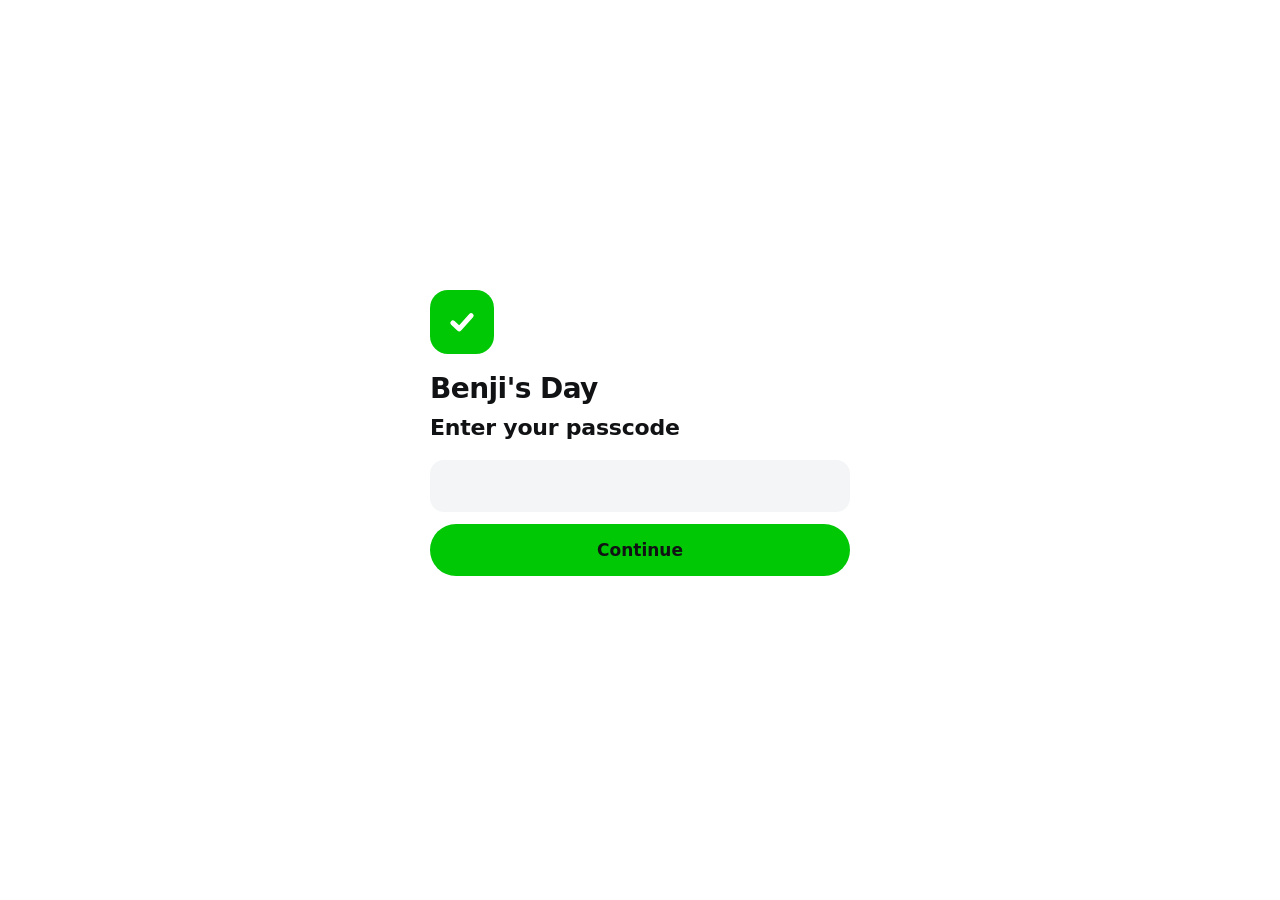
==== app/index.html @ 18c6572b "Add Benji's Day as an installable app under app/ A light, dependency-free PWA with the to-do, inbox," ====
<!DOCTYPE html>
<html lang="en">
<head>
  <meta charset="utf-8">
  <meta name="viewport" content="width=device-width, initial-scale=1, viewport-fit=cover">
  <meta name="color-scheme" content="light">
  <meta name="supported-color-schemes" content="light">
  <meta name="theme-color" content="#ffffff">
  <meta name="apple-mobile-web-app-capable" content="yes">
  <meta name="mobile-web-app-capable" content="yes">
  <meta name="apple-mobile-web-app-status-bar-style" content="default">
  <meta name="apple-mobile-web-app-title" content="Benji's Day">
  <meta name="referrer" content="no-referrer">
  <title>Benji's Day</title>
  <link rel="manifest" href="manifest.webmanifest">
  <link rel="apple-touch-icon" href="icon-180.png">
  <link rel="icon" href="icon-192.png" type="image/png">
  <link rel="stylesheet" href="styles.css">
  <style>
    html, body { background: #ffffff; color: #111214; color-scheme: light; }
  </style>
  <script>
    (function () {
      var path = location.pathname;
      if (path.charAt(path.length - 1) !== "/" && !/\.[A-Za-z0-9]+$/.test(path)) {
        location.replace(path + "/" + location.search + location.hash);
        return;
      }
      if (/[?&]demo=1(?:&|$)/.test(location.search)) document.documentElement.classList.add("demo-boot");
    })();
  </script>
</head>
<body>
  <main id="gate" class="gate">
    <div class="gate-card">
      <div class="mark" aria-hidden="true">
        <svg width="32" height="32" viewBox="0 0 14 14">
          <path d="M3 7.4 L5.8 10 L11 4.2" fill="none" stroke="#ffffff" stroke-width="2.2" stroke-linecap="round" stroke-linejoin="round"></path>
        </svg>
      </div>
      <h1>Benji's Day</h1>
      <p class="prompt" id="prompt">Enter your passcode</p>
      <form id="gate-form">
        <input id="pass" name="passcode" type="password" autocomplete="current-password" autocapitalize="off" autocorrect="off" spellcheck="false" enterkeyhint="go" aria-label="Passcode">
        <button type="submit" class="unlock" id="unlock">Continue</button>
        <p class="gate-error" id="gate-error" role="alert"></p>
      </form>
    </div>
  </main>

  <div id="main" class="app" hidden>
    <div class="wrap">
      <div class="title-row">
        <h1>Benji's Day</h1>
        <button type="button" class="settings-btn" id="settings-btn" aria-label="Settings">
          <svg width="22" height="22" viewBox="0 0 22 22" aria-hidden="true">
            <circle cx="11" cy="5" r="1.6" fill="#6B7076"></circle>
            <circle cx="11" cy="11" r="1.6" fill="#6B7076"></circle>
            <circle cx="11" cy="17" r="1.6" fill="#6B7076"></circle>
          </svg>
        </button>
      </div>
      <p id="demo-note" class="demo-note" hidden>Sample data on this device. Nothing is sent.</p>
      <section id="hero" class="hero" aria-label="Today"></section>
      <nav id="tabs" class="tabs" aria-label="Sections"></nav>
      <div id="panel" class="panel"></div>
    </div>
  </div>

  <div id="cheer" hidden></div>

  <div id="sheet" class="sheet-root" hidden>
    <div class="backdrop" id="sheet-backdrop"></div>
    <div class="sheet" role="dialog" aria-modal="true" aria-labelledby="sheet-title">
      <div class="handle" aria-hidden="true"></div>
      <h2 id="sheet-title">Settings</h2>
      <p class="sync" id="sync-note"></p>
      <button type="button" class="unlock" id="lock-btn">Lock</button>
      <button type="button" class="press gray" id="sheet-close">Close</button>
    </div>
  </div>

  <noscript>Benji's Day needs JavaScript to unlock and show the day.</noscript>
  <script src="crypto.js"></script>
  <script src="links.js"></script>
  <script src="app.js"></script>
</body>
</html>
---- app/styles.css ----
:root {
  color-scheme: light;
  --bg: #ffffff;
  --fill: #f4f5f6;
  --line: #ecedef;
  --ink: #111214;
  --sub: #6b7076;
  --faint: #a2a7ad;
  --ring: #c9cdd2;
  --green: #00c805;
  --green-2: #7be07f;
  --red: #e8402b;
  --ease: cubic-bezier(0.2, 0.8, 0.2, 1);
  --spring: cubic-bezier(0.3, 1.35, 0.5, 1);
}

* { box-sizing: border-box; }

html, body {
  margin: 0;
  background: var(--bg);
  color: var(--ink);
  color-scheme: light;
  font-family: -apple-system, BlinkMacSystemFont, "SF Pro Text", "Segoe UI", system-ui, sans-serif;
  -webkit-font-smoothing: antialiased;
  text-rendering: optimizeLegibility;
}

body {
  min-height: 100vh;
  min-height: 100dvh;
}

[hidden] { display: none !important; }

html.demo-boot #gate { display: none; }

button, a, .tabs, .sheet, .group-head, .todo-main, .check {
  -webkit-tap-highlight-color: transparent;
  -webkit-user-select: none;
  user-select: none;
  touch-action: manipulation;
}

button, a { font: inherit; color: inherit; }

button {
  border: 0;
  background: none;
  padding: 0;
  margin: 0;
  text-align: left;
  cursor: pointer;
}

a { text-decoration: none; }

:focus { outline: none; }
:focus-visible {
  outline: 2px solid var(--green);
  outline-offset: 2px;
}

input, .hint, .section-copy, .detail, .note, .sub, .meta {
  -webkit-user-select: text;
  user-select: text;
}

.num { font-variant-numeric: tabular-nums; }

.app {
  width: 100%;
  min-height: 100vh;
  min-height: 100dvh;
  background: var(--bg);
  color: var(--ink);
  padding:
    calc(env(safe-area-inset-top, 0px) + 14px)
    calc(env(safe-area-inset-right, 0px) + 20px)
    calc(env(safe-area-inset-bottom, 0px) + 48px)
    calc(env(safe-area-inset-left, 0px) + 20px);
}

.wrap { max-width: 700px; margin: 0 auto; }

.title-row {
  display: flex;
  align-items: center;
  gap: 12px;
  margin-bottom: 6px;
}

h1 {
  margin: 0;
  flex: 1;
  font-size: 28px;
  line-height: 34px;
  font-weight: 700;
  letter-spacing: -0.02em;
}

.settings-btn {
  width: 44px;
  height: 44px;
  border-radius: 22px;
  display: flex;
  align-items: center;
  justify-content: center;
  flex-shrink: 0;
  color: var(--sub);
}

.settings-btn:active { transform: scale(0.97); opacity: 0.8; }

.demo-note {
  margin: -2px 0 8px;
  font-size: 13px;
  line-height: 18px;
  color: var(--faint);
}

.hero { padding: 8px 0 22px; animation: rhIn 360ms ease-out both; }

.greet { font-size: 17px; line-height: 22px; color: var(--sub); }

.hero-line {
  display: flex;
  align-items: baseline;
  gap: 10px;
  flex-wrap: wrap;
  margin-top: 4px;
}

.hero-num {
  font-size: 60px;
  line-height: 66px;
  font-weight: 650;
  letter-spacing: -0.035em;
  color: var(--ink);
}

.hero-unit { font-size: 17px; color: var(--ink); }

.hero-pct {
  margin-top: 2px;
  font-size: 15px;
  line-height: 20px;
  color: var(--green);
  font-weight: 600;
}

.hero .bar { margin-top: 14px; }

.stats {
  display: flex;
  flex-wrap: wrap;
  gap: 10px;
  margin-top: 18px;
}

.stat {
  flex: 1 1 90px;
  min-height: 44px;
  padding: 12px 14px;
  border-radius: 14px;
  background: var(--fill);
}

.stat:active { transform: scale(0.97); opacity: 0.85; }

.stat b {
  display: block;
  font-size: 18px;
  line-height: 22px;
  font-weight: 650;
}

.stat span {
  display: block;
  margin-top: 2px;
  font-size: 13px;
  line-height: 17px;
  color: var(--sub);
}

.updated {
  margin-top: 14px;
  font-size: 13px;
  color: var(--faint);
}

.tabs {
  position: sticky;
  top: env(safe-area-inset-top, 0px);
  z-index: 5;
  background: var(--bg);
  margin: 0 -20px;
  padding: 0 20px;
}

.tabs::before {
  content: "";
  position: absolute;
  left: 0;
  right: 0;
  bottom: 100%;
  height: env(safe-area-inset-top, 0px);
  background: var(--bg);
}

.tabbar {
  position: relative;
  display: flex;
  border-bottom: 1px solid var(--line);
}

.tab {
  flex: 1;
  min-height: 48px;
  display: flex;
  align-items: center;
  justify-content: center;
  gap: 6px;
  font-size: 15px;
  font-weight: 500;
  color: var(--sub);
}

.tab[aria-selected="true"] {
  font-weight: 650;
  color: var(--ink);
}

.tab .count {
  font-size: 13px;
  font-weight: 500;
  color: var(--faint);
}

.tab[aria-selected="true"] .count { color: var(--green); }

.tab:active { transform: scale(0.95); }

.indicator {
  position: absolute;
  bottom: -1px;
  width: 33.3333%;
  height: 2px;
  display: flex;
  justify-content: center;
  pointer-events: none;
  transition: left 320ms var(--ease);
}

.indicator i {
  display: block;
  width: 44px;
  height: 2px;
  border-radius: 1px;
  background: var(--green);
}

.panel.rise { animation: rhIn 260ms ease-out both; }

.section-head {
  display: flex;
  align-items: baseline;
  gap: 12px;
  margin: 34px 0 6px;
}

.section-head h2 {
  flex: 1;
  margin: 0;
  font-size: 22px;
  line-height: 28px;
  font-weight: 650;
  letter-spacing: -0.01em;
}

.section-right {
  font-size: 15px;
  color: var(--sub);
}

.hint, .section-copy {
  margin: 0;
  font-size: 14px;
  line-height: 19px;
  color: var(--sub);
}

.slot {
  display: flex;
  align-items: center;
  gap: 12px;
  min-height: 52px;
}

.slot.past { opacity: 0.45; transition: opacity 300ms var(--ease); }

.slot-time {
  width: 64px;
  flex-shrink: 0;
  color: var(--sub);
}

.slot.hi .slot-time { color: var(--ink); }

.slot-time b { font-size: 16px; font-weight: 500; }
.slot.hi .slot-time b { font-weight: 650; }
.slot-time span { font-size: 12px; margin-left: 3px; }

.slot-title { font-size: 16px; line-height: 21px; font-weight: 400; }
.slot.hi .slot-title { font-weight: 600; }
.slot-range { font-size: 13px; color: var(--faint); }

.badge {
  display: inline-flex;
  align-items: center;
  gap: 6px;
  font-size: 13px;
  font-weight: 600;
  color: var(--green);
  white-space: nowrap;
}

.dot {
  width: 7px;
  height: 7px;
  border-radius: 4px;
  background: var(--green);
}

.dot.live { animation: rhLive 1.6s ease-in-out infinite; }

.hair { height: 1px; background: var(--line); }
.hair.indent { margin-left: 44px; }
.hair.inbox { margin-left: 54px; }

.group { margin-top: 26px; animation: rhIn 360ms ease-out both; }

.group-head {
  width: 100%;
  padding: 6px 0 10px;
}

.group-head:active { transform: scale(0.99); }

.group-top {
  display: flex;
  align-items: center;
  gap: 10px;
}

.group-name {
  flex: 1;
  min-width: 0;
  font-size: 19px;
  line-height: 24px;
  font-weight: 650;
}

.all-done { font-size: 13px; font-weight: 600; color: var(--green); }

.group-count { font-size: 14px; color: var(--sub); }

.group-bar { display: block; margin-top: 8px; }

.chev {
  flex-shrink: 0;
  transition: transform 220ms var(--ease);
}

.chev.open { transform: rotate(90deg); }

.todo-line {
  display: flex;
  align-items: stretch;
}

.check {
  min-width: 44px;
  min-height: 56px;
  padding: 8px 14px 8px 0;
  display: flex;
  align-items: center;
  justify-content: flex-start;
  flex-shrink: 0;
}

.check:active { transform: scale(0.88); }

.check-slot { position: relative; display: flex; }

.circle {
  width: 26px;
  height: 26px;
  border-radius: 13px;
  box-sizing: border-box;
  display: flex;
  align-items: center;
  justify-content: center;
  border: 1.6px solid var(--ring);
  background: transparent;
  transition: background 160ms var(--ease);
}

.circle.on {
  border: none;
  background: var(--green);
}

.circle.pop { animation: rhPop 300ms var(--spring); }

.todo-main {
  flex: 1;
  min-width: 0;
  min-height: 56px;
  display: flex;
  align-items: center;
  gap: 10px;
  padding: 14px 0;
}

.todo-main:active { transform: scale(0.99); }

.todo-copy { flex: 1; min-width: 0; display: block; }

.todo-text {
  display: block;
  font-size: 16px;
  line-height: 22px;
  font-weight: 400;
  transition: color 200ms var(--ease);
}

.todo.is-done .todo-text {
  color: var(--faint);
  text-decoration: line-through;
  text-decoration-color: var(--faint);
}

.todo-meta {
  display: flex;
  align-items: center;
  flex-wrap: wrap;
  gap: 8px;
  margin-top: 3px;
  font-size: 13px;
  line-height: 18px;
  color: var(--sub);
}

.wait { font-weight: 600; color: var(--ink); }
.todo.is-done .wait { color: var(--faint); }

.src-row { padding: 0 0 16px 44px; animation: rhIn 200ms ease-out both; }

.pill {
  display: inline-flex;
  align-items: center;
  justify-content: center;
  gap: 6px;
  min-height: 44px;
  padding: 0 18px;
  border-radius: 999px;
  background: var(--green);
  color: var(--ink);
  font-size: 15px;
  font-weight: 600;
  text-align: center;
}

.pill:active, .press:active { transform: scale(0.97); opacity: 0.85; }

.pill.gray, .press.gray { background: var(--fill); }

.pill.grow, .press.grow { flex: 2 1 150px; }
.press.small { flex: 1 1 90px; }

.done-toggle {
  width: 100%;
  min-height: 48px;
  display: flex;
  align-items: center;
  gap: 10px;
}

.done-toggle span { flex: 1; font-size: 15px; color: var(--sub); }
.done-toggle:active { transform: scale(0.98); }

.actions {
  display: flex;
  flex-wrap: wrap;
  gap: 10px;
}

.press {
  min-height: 44px;
  display: flex;
  align-items: center;
  justify-content: center;
  gap: 6px;
  padding: 0 16px;
  border-radius: 999px;
  background: var(--fill);
  font-size: 15px;
  font-weight: 600;
}

.burst, .burst i, .ring {
  position: absolute;
  pointer-events: none;
}

.burst { left: 13px; top: 13px; width: 0; height: 0; }

.ring {
  left: -13px;
  top: -13px;
  width: 26px;
  height: 26px;
  border-radius: 13px;
  border: 2px solid var(--green);
  box-sizing: border-box;
  animation: rhRing 480ms ease-out forwards;
}

.burst i {
  left: -2.5px;
  top: -2.5px;
  width: 5px;
  height: 5px;
  border-radius: 3px;
  animation: rhDot 520ms ease-out forwards;
}

.inbox-hero { margin-top: 26px; }

.big {
  font-size: 48px;
  line-height: 54px;
  font-weight: 650;
  letter-spacing: -0.03em;
}

.big-row {
  display: flex;
  align-items: baseline;
  gap: 10px;
  flex-wrap: wrap;
}

.big-row .unit { font-size: 17px; }

.money-hero .label { font-size: 15px; color: var(--sub); }
.money-hero .big { line-height: 56px; margin-top: 2px; }
.money-hero .period { font-size: 15px; color: var(--sub); margin-top: 2px; }

.subline { font-size: 15px; color: var(--sub); margin-top: 2px; }

.person {
  width: 100%;
  display: flex;
  align-items: flex-start;
  gap: 14px;
  padding: 14px 0;
  min-height: 56px;
}

.person:active { transform: scale(0.99); }

.avatar {
  width: 40px;
  height: 40px;
  border-radius: 20px;
  flex-shrink: 0;
  display: flex;
  align-items: center;
  justify-content: center;
  background: var(--fill);
  font-size: 16px;
  font-weight: 600;
}

.person-copy { flex: 1; min-width: 0; display: block; }

.person-top {
  display: flex;
  align-items: baseline;
  gap: 8px;
}

.person-name {
  flex: 1;
  min-width: 0;
  font-size: 16px;
  line-height: 21px;
  font-weight: 600;
  overflow: hidden;
  text-overflow: ellipsis;
  white-space: nowrap;
}

.when { font-size: 13px; color: var(--faint); white-space: nowrap; }

.lead { display: block; margin-top: 1px; font-size: 13px; line-height: 18px; color: var(--sub); }

.what {
  display: -webkit-box;
  -webkit-line-clamp: 2;
  -webkit-box-orient: vertical;
  overflow: hidden;
  margin-top: 4px;
  font-size: 15px;
  line-height: 20px;
}

.person.open .what {
  display: block;
  -webkit-line-clamp: unset;
}

.expand { padding: 0 0 16px 54px; animation: rhIn 220ms ease-out both; }

.next-k { font-size: 13px; color: var(--sub); }
.next-v { margin-top: 2px; font-size: 15px; line-height: 20px; font-weight: 600; }
.expand .next { margin-bottom: 14px; }

.block { margin-top: 26px; border-top: 1px solid var(--line); }

.block-row, .show-again {
  width: 100%;
  min-height: 50px;
  display: flex;
  align-items: center;
  gap: 12px;
}

.block-row:active, .show-again:active { transform: scale(0.99); }

.block-row .label, .show-again .label { flex: 1; font-size: 16px; }
.show-again .go { font-size: 15px; font-weight: 600; color: var(--green); }
.show-again { border-top: 1px solid var(--line); }

.skipped-detail {
  padding: 0 0 14px;
  font-size: 14px;
  line-height: 20px;
  color: var(--sub);
  animation: rhIn 220ms ease-out both;
}

.account { padding: 10px 0; }

.account-top {
  display: flex;
  align-items: baseline;
  gap: 10px;
  margin-bottom: 7px;
}

.account-top span { flex: 1; min-width: 0; font-size: 15px; }
.account-top b { font-size: 15px; font-weight: 600; }

.date-h {
  font-size: 13px;
  font-weight: 600;
  color: var(--sub);
  padding: 8px 0 4px;
}

.tx {
  width: 100%;
  min-height: 56px;
  display: flex;
  align-items: center;
  gap: 12px;
  padding: 8px 0;
}

.tx:active { transform: scale(0.99); }

.tx-copy { flex: 1; min-width: 0; display: block; }

.tx-title {
  display: block;
  font-size: 16px;
  line-height: 21px;
  overflow: hidden;
  text-overflow: ellipsis;
  white-space: nowrap;
}

.tx-meta { display: block; font-size: 13px; line-height: 18px; color: var(--sub); }

.tx-amt { font-size: 16px; font-weight: 500; }

.detail {
  margin: 0 0 12px;
  padding: 10px 14px;
  border-radius: 12px;
  background: var(--fill);
  display: grid;
  grid-template-columns: auto 1fr;
  column-gap: 16px;
  row-gap: 4px;
  font-size: 14px;
  animation: rhIn 200ms ease-out both;
}

.detail .k { color: var(--sub); }

.note { margin-top: 12px; font-size: 13px; line-height: 18px; color: var(--faint); }
.note.pad { padding-top: 14px; }

.balances {
  margin-top: 26px;
  border-top: 1px solid var(--line);
  border-bottom: 1px solid var(--line);
}

.balances-btn {
  width: 100%;
  min-height: 54px;
  display: flex;
  align-items: center;
  gap: 12px;
}

.balances-btn:active { transform: scale(0.99); }
.balances-btn .label { flex: 1; font-size: 19px; font-weight: 650; }
.balances-btn .side { font-size: 15px; color: var(--sub); }

.bal-k {
  font-size: 13px;
  font-weight: 600;
  color: var(--sub);
  padding: 6px 0 2px;
}

.bal-k.owed { padding-top: 16px; }

.bal {
  display: flex;
  align-items: center;
  gap: 12px;
  min-height: 50px;
  padding: 6px 0;
}

.bal .copy { flex: 1; min-width: 0; }
.bal .t { font-size: 16px; }
.bal .d { font-size: 13px; color: var(--sub); }
.bal .m { font-size: 16px; font-weight: 600; }

.money-hero { margin-top: 26px; }

.bar {
  height: 4px;
  border-radius: 4px;
  background: var(--fill);
  overflow: hidden;
}

.bar.h3 { height: 3px; border-radius: 3px; }
.bar.h5 { height: 5px; border-radius: 5px; }
.bar.h6 { height: 6px; border-radius: 6px; }

.plus { color: var(--green); }

.bar-fill {
  height: 100%;
  width: 0;
  border-radius: inherit;
  background: var(--green);
  transition: width 800ms var(--spring);
}

.day-group { margin-top: 10px; }

.is-out {
  overflow: hidden;
  pointer-events: none;
  animation: rhOut 400ms var(--ease) forwards;
}

.inbox-card.is-out { animation-duration: 380ms; }

.rise-in { animation: rhIn 240ms ease-out both; }

.cheer {
  position: fixed;
  inset: 0;
  pointer-events: none;
  z-index: 50;
  overflow: hidden;
}

.confetti {
  position: absolute;
  top: 0;
  border-radius: 2px;
  animation-name: rhFall;
  animation-timing-function: cubic-bezier(0.25, 0.6, 0.45, 1);
  animation-fill-mode: forwards;
}

.toast {
  position: absolute;
  top: calc(env(safe-area-inset-top, 0px) + 18px);
  left: 50%;
  min-width: 220px;
  padding: 14px 20px;
  border-radius: 18px;
  background: var(--bg);
  box-shadow: 0 8px 30px rgba(0, 0, 0, 0.12);
  text-align: center;
  animation: rhToast 2400ms ease-out forwards;
}

.toast-title { font-size: 19px; font-weight: 650; }
.toast-sub { font-size: 14px; color: var(--sub); margin-top: 2px; }

.gate {
  min-height: 100vh;
  min-height: 100dvh;
  display: flex;
  align-items: center;
  justify-content: center;
  padding:
    calc(env(safe-area-inset-top, 0px) + 28px)
    calc(env(safe-area-inset-right, 0px) + 24px)
    calc(env(safe-area-inset-bottom, 0px) + 28px)
    calc(env(safe-area-inset-left, 0px) + 24px);
  background: var(--bg);
}

.gate-card { width: min(420px, 100%); }

.mark {
  width: 64px;
  height: 64px;
  border-radius: 18px;
  background: var(--green);
  display: flex;
  align-items: center;
  justify-content: center;
  margin-bottom: 18px;
}

.gate h1 { margin-bottom: 8px; }

.prompt {
  margin: 0 0 18px;
  font-size: 22px;
  line-height: 28px;
  font-weight: 650;
  letter-spacing: -0.01em;
}

.gate input {
  width: 100%;
  min-height: 52px;
  border: 0;
  border-radius: 14px;
  background: var(--fill);
  color: var(--ink);
  font: inherit;
  font-size: 17px;
  padding: 0 16px;
  color-scheme: light;
}

.unlock {
  width: 100%;
  min-height: 52px;
  margin-top: 12px;
  border-radius: 999px;
  background: var(--green);
  color: var(--ink);
  font-size: 17px;
  font-weight: 650;
  text-align: center;
}

.unlock:disabled { opacity: 0.55; }
.unlock:active:not(:disabled) { transform: scale(0.97); }

.gate-error {
  min-height: 22px;
  margin: 12px 0 0;
  font-size: 14px;
  line-height: 20px;
  color: var(--red);
}

.sheet-root {
  position: fixed;
  inset: 0;
  z-index: 40;
}

.backdrop {
  position: absolute;
  inset: 0;
  background: rgba(17, 18, 20, 0.28);
}

.sheet {
  position: absolute;
  left: 0;
  right: 0;
  bottom: 0;
  background: var(--bg);
  border-radius: 18px 18px 0 0;
  padding: 10px 20px calc(env(safe-area-inset-bottom, 0px) + 20px);
  box-shadow: 0 8px 30px rgba(0, 0, 0, 0.12);
}

.handle {
  width: 36px;
  height: 4px;
  border-radius: 2px;
  background: var(--line);
  margin: 4px auto 14px;
}

.sheet h2 {
  margin: 0 0 6px;
  font-size: 22px;
  line-height: 28px;
  font-weight: 650;
}

.sync {
  margin: 0 0 16px;
  font-size: 14px;
  line-height: 20px;
  color: var(--sub);
}

.sheet .unlock { margin-top: 0; }
.sheet .press { width: 100%; margin-top: 10px; }

@keyframes rhIn {
  from { opacity: 0; transform: translateY(6px); }
  to { opacity: 1; transform: none; }
}

@keyframes rhOut {
  0% { opacity: 1; transform: none; max-height: 420px; }
  40% { opacity: 0.6; transform: translateX(24px); max-height: 420px; }
  100% { opacity: 0; transform: translateX(80px); max-height: 0; }
}

@keyframes rhPop {
  0% { transform: scale(1); }
  35% { transform: scale(1.18); }
  100% { transform: scale(1); }
}

@keyframes rhDraw {
  from { stroke-dashoffset: 18; }
  to { stroke-dashoffset: 0; }
}

@keyframes rhDot {
  0% { transform: translate(0, 0) scale(1); opacity: 1; }
  100% { transform: translate(var(--dx), var(--dy)) scale(0.3); opacity: 0; }
}

@keyframes rhRing {
  0% { transform: scale(0.7); opacity: 0.5; }
  100% { transform: scale(1.9); opacity: 0; }
}

@keyframes rhFall {
  0% { transform: translate(0, -20px) rotate(0); opacity: 1; }
  85% { opacity: 1; }
  100% { transform: translate(var(--dx), 105vh) rotate(var(--r)); opacity: 0; }
}

@keyframes rhToast {
  0% { opacity: 0; transform: translate(-50%, -8px) scale(0.96); }
  12% { opacity: 1; transform: translate(-50%, 0) scale(1); }
  85% { opacity: 1; transform: translate(-50%, 0); }
  100% { opacity: 0; transform: translate(-50%, -6px); }
}

@keyframes rhLive {
  0%, 100% { opacity: 1; }
  50% { opacity: 0.35; }
}

.draw { stroke-dasharray: 18; animation: rhDraw 260ms var(--ease) both; }

@media (prefers-reduced-motion: reduce) {
  *, *::before, *::after {
    animation-duration: 1ms !important;
    animation-delay: 0ms !important;
    animation-iteration-count: 1 !important;
    transition-duration: 1ms !important;
  }
}
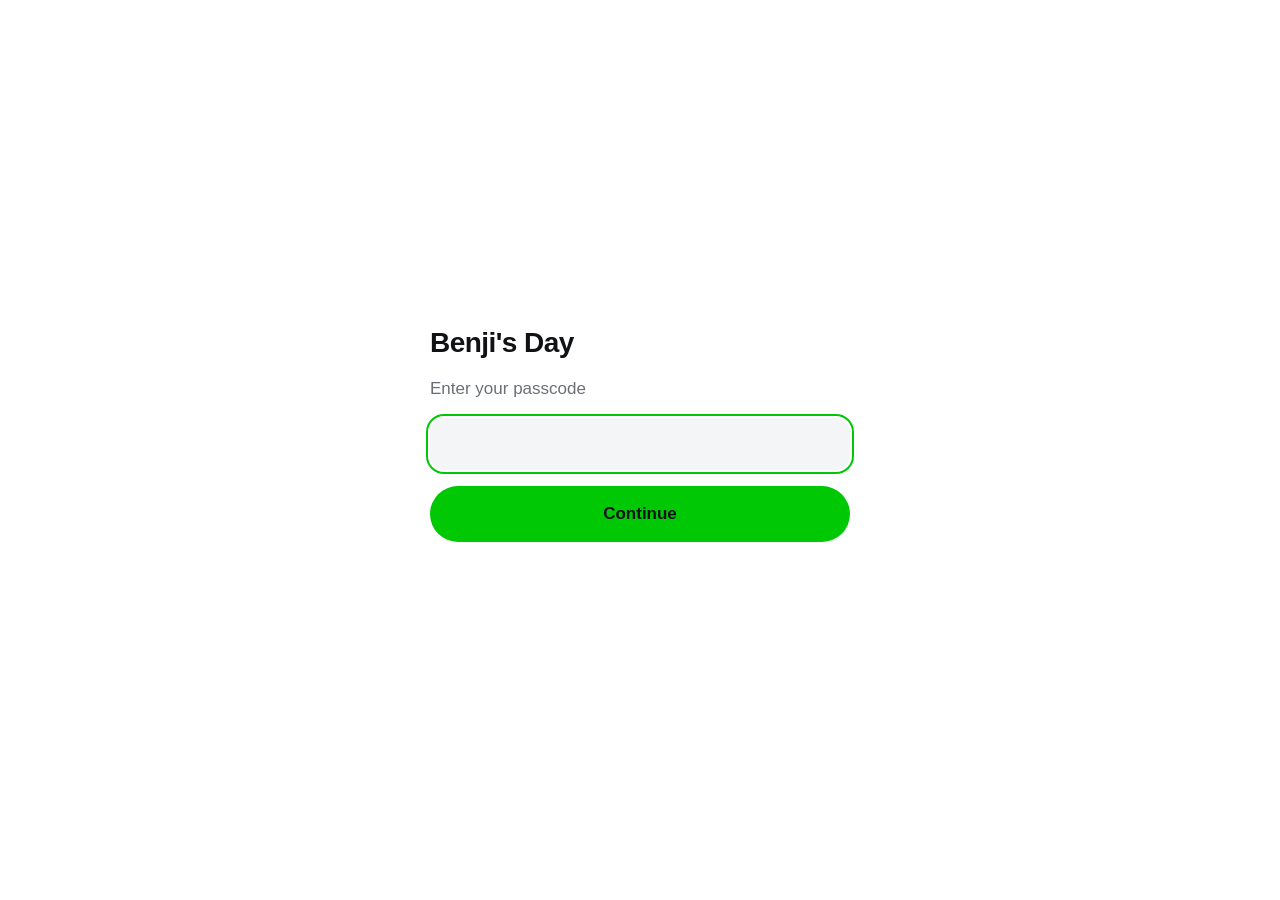
==== commit 7701a4eb: "Ask for a fresh snapshot when Sync is tapped. An explicit Sync or pull-to-refresh posts one encrypte" ====
--- a/app/index.html
+++ b/app/index.html
@@ -4,85 +4,21 @@
   <meta charset="utf-8">
   <meta name="viewport" content="width=device-width, initial-scale=1, viewport-fit=cover">
   <meta name="color-scheme" content="light">
-  <meta name="supported-color-schemes" content="light">
-  <meta name="theme-color" content="#ffffff">
+  <meta name="theme-color" content="#FFFFFF">
   <meta name="apple-mobile-web-app-capable" content="yes">
   <meta name="mobile-web-app-capable" content="yes">
   <meta name="apple-mobile-web-app-status-bar-style" content="default">
   <meta name="apple-mobile-web-app-title" content="Benji's Day">
-  <meta name="referrer" content="no-referrer">
+  <meta name="format-detection" content="telephone=no">
   <title>Benji's Day</title>
   <link rel="manifest" href="manifest.webmanifest">
   <link rel="apple-touch-icon" href="icon-180.png">
-  <link rel="icon" href="icon-192.png" type="image/png">
-  <link rel="stylesheet" href="styles.css">
-  <style>
-    html, body { background: #ffffff; color: #111214; color-scheme: light; }
-  </style>
-  <script>
-    (function () {
-      var path = location.pathname;
-      if (path.charAt(path.length - 1) !== "/" && !/\.[A-Za-z0-9]+$/.test(path)) {
-        location.replace(path + "/" + location.search + location.hash);
-        return;
-      }
-      if (/[?&]demo=1(?:&|$)/.test(location.search)) document.documentElement.classList.add("demo-boot");
-    })();
-  </script>
+  <link rel="icon" type="image/png" href="icon-192.png">
+  <link rel="stylesheet" href="app.css">
 </head>
 <body>
-  <main id="gate" class="gate">
-    <div class="gate-card">
-      <div class="mark" aria-hidden="true">
-        <svg width="32" height="32" viewBox="0 0 14 14">
-          <path d="M3 7.4 L5.8 10 L11 4.2" fill="none" stroke="#ffffff" stroke-width="2.2" stroke-linecap="round" stroke-linejoin="round"></path>
-        </svg>
-      </div>
-      <h1>Benji's Day</h1>
-      <p class="prompt" id="prompt">Enter your passcode</p>
-      <form id="gate-form">
-        <input id="pass" name="passcode" type="password" autocomplete="current-password" autocapitalize="off" autocorrect="off" spellcheck="false" enterkeyhint="go" aria-label="Passcode">
-        <button type="submit" class="unlock" id="unlock">Continue</button>
-        <p class="gate-error" id="gate-error" role="alert"></p>
-      </form>
-    </div>
-  </main>
-
-  <div id="main" class="app" hidden>
-    <div class="wrap">
-      <div class="title-row">
-        <h1>Benji's Day</h1>
-        <button type="button" class="settings-btn" id="settings-btn" aria-label="Settings">
-          <svg width="22" height="22" viewBox="0 0 22 22" aria-hidden="true">
-            <circle cx="11" cy="5" r="1.6" fill="#6B7076"></circle>
-            <circle cx="11" cy="11" r="1.6" fill="#6B7076"></circle>
-            <circle cx="11" cy="17" r="1.6" fill="#6B7076"></circle>
-          </svg>
-        </button>
-      </div>
-      <p id="demo-note" class="demo-note" hidden>Sample data on this device. Nothing is sent.</p>
-      <section id="hero" class="hero" aria-label="Today"></section>
-      <nav id="tabs" class="tabs" aria-label="Sections"></nav>
-      <div id="panel" class="panel"></div>
-    </div>
-  </div>
-
-  <div id="cheer" hidden></div>
-
-  <div id="sheet" class="sheet-root" hidden>
-    <div class="backdrop" id="sheet-backdrop"></div>
-    <div class="sheet" role="dialog" aria-modal="true" aria-labelledby="sheet-title">
-      <div class="handle" aria-hidden="true"></div>
-      <h2 id="sheet-title">Settings</h2>
-      <p class="sync" id="sync-note"></p>
-      <button type="button" class="unlock" id="lock-btn">Lock</button>
-      <button type="button" class="press gray" id="sheet-close">Close</button>
-    </div>
-  </div>
-
-  <noscript>Benji's Day needs JavaScript to unlock and show the day.</noscript>
+  <div id="app"></div>
   <script src="crypto.js"></script>
-  <script src="links.js"></script>
   <script src="app.js"></script>
 </body>
 </html>
--- a/app/app.css
+++ b/app/app.css
@@ -0,0 +1,769 @@
+:root { color-scheme: light; }
+
+* { box-sizing: border-box; }
+
+html, body {
+  margin: 0;
+  background: #FFFFFF;
+  color: #111214;
+  color-scheme: light;
+  min-height: 100%;
+}
+
+html {
+  -webkit-text-size-adjust: 100%;
+  -webkit-tap-highlight-color: transparent;
+}
+
+body {
+  font-family: -apple-system, BlinkMacSystemFont, "Segoe UI", Roboto, Helvetica, Arial, sans-serif;
+  font-size: 16px;
+  line-height: 1.35;
+  -webkit-font-smoothing: antialiased;
+  overscroll-behavior-y: none;
+}
+
+button, a, input {
+  -webkit-tap-highlight-color: transparent;
+  touch-action: manipulation;
+}
+
+button {
+  font-family: inherit;
+  font-size: inherit;
+  color: inherit;
+  background: none;
+  border: none;
+  padding: 0;
+  margin: 0;
+  text-align: left;
+  cursor: pointer;
+}
+
+button:focus-visible, a:focus-visible, input:focus-visible {
+  outline: 2px solid #00C805;
+  outline-offset: 2px;
+}
+
+a { color: inherit; }
+
+.app {
+  min-height: 100vh;
+  min-height: 100dvh;
+  width: 100%;
+  background: #FFFFFF;
+  color: #111214;
+  color-scheme: light;
+  padding:
+    calc(env(safe-area-inset-top, 0px) + 14px)
+    calc(env(safe-area-inset-right, 0px) + 20px)
+    calc(env(safe-area-inset-bottom, 0px) + 48px)
+    calc(env(safe-area-inset-left, 0px) + 20px);
+}
+
+.col { max-width: 700px; margin: 0 auto; }
+
+h1 {
+  margin: 0;
+  font-size: 28px;
+  line-height: 34px;
+  font-weight: 700;
+  letter-spacing: -0.02em;
+  color: #111214;
+}
+
+.head-top {
+  display: flex;
+  align-items: center;
+  gap: 8px;
+}
+
+.head-top h1 { flex: 1; min-width: 0; }
+
+.icon-btn {
+  width: 44px;
+  height: 44px;
+  display: grid;
+  place-items: center;
+  border-radius: 22px;
+  flex-shrink: 0;
+}
+
+.icon-btn svg, .sync-btn svg { width: 22px; height: 22px; display: block; color: #111214; }
+
+.sync-btn {
+  display: inline-flex;
+  align-items: center;
+  gap: 6px;
+  min-height: 44px;
+  max-width: 100%;
+  padding: 0 8px 0 0;
+  color: #6B7076;
+  font-size: 13px;
+  font-weight: 600;
+  line-height: 1.25;
+  border-radius: 12px;
+  white-space: normal;
+}
+
+.sync-btn.ok, .sync-btn.ok svg { color: #00C805; }
+
+.press:active { transform: scale(0.97); opacity: 0.8; }
+.check-btn:active { transform: scale(0.88); opacity: 0.85; }
+
+.ptr {
+  display: flex;
+  align-items: flex-end;
+  justify-content: center;
+  overflow: hidden;
+  color: #6B7076;
+  font-size: 13px;
+  font-weight: 600;
+}
+
+.ptr span { padding-bottom: 8px; }
+
+.hero { padding: 8px 0 22px; }
+
+.greet { font-size: 17px; line-height: 22px; color: #6B7076; }
+
+.big-row {
+  display: flex;
+  align-items: baseline;
+  gap: 10px;
+  flex-wrap: wrap;
+  margin-top: 4px;
+}
+
+.num {
+  font-size: 60px;
+  line-height: 66px;
+  font-weight: 650;
+  letter-spacing: -0.035em;
+  color: #111214;
+  font-variant-numeric: tabular-nums;
+}
+
+.big-label { font-size: 17px; color: #111214; }
+
+.progress-line {
+  margin-top: 2px;
+  font-size: 15px;
+  line-height: 20px;
+  color: #00C805;
+  font-weight: 600;
+  font-variant-numeric: tabular-nums;
+}
+
+.stats { display: flex; flex-wrap: wrap; gap: 10px; margin-top: 18px; }
+
+.stat {
+  flex: 1 1 90px;
+  min-height: 44px;
+  padding: 12px 14px;
+  border-radius: 14px;
+  background: #F4F5F6;
+}
+
+.stat b {
+  display: block;
+  font-size: 18px;
+  line-height: 22px;
+  font-weight: 650;
+  color: #111214;
+  font-variant-numeric: tabular-nums;
+}
+
+.stat span { display: block; font-size: 13px; line-height: 17px; color: #6B7076; margin-top: 2px; }
+
+.meta-line { font-size: 13px; color: #A2A7AD; margin-top: 14px; }
+
+.tabs-wrap {
+  position: sticky;
+  top: env(safe-area-inset-top, 0px);
+  z-index: 5;
+  background: #FFFFFF;
+  margin: 0 -20px;
+  padding: 0 20px;
+}
+
+.tabs {
+  position: relative;
+  display: flex;
+  border-bottom: 1px solid #ECEDEF;
+}
+
+.tab {
+  flex: 1;
+  min-height: 46px;
+  display: flex;
+  align-items: center;
+  justify-content: center;
+  gap: 6px;
+  font-size: 15px;
+  font-weight: 500;
+  color: #6B7076;
+  border-radius: 8px;
+}
+
+.tab[aria-selected="true"] { font-weight: 650; color: #111214; }
+
+.tab-count { font-size: 13px; font-weight: 500; color: #A2A7AD; font-variant-numeric: tabular-nums; }
+.tab[aria-selected="true"] .tab-count { color: #00C805; }
+
+.tab-ind {
+  position: absolute;
+  bottom: -1px;
+  left: 0;
+  width: calc(100% / 3);
+  height: 2px;
+  display: flex;
+  justify-content: center;
+  transform: translateX(calc(var(--i) * 100%));
+  transition: transform 320ms cubic-bezier(.2, .8, .2, 1);
+  pointer-events: none;
+}
+
+.tab-ind i {
+  width: 44px;
+  height: 2px;
+  border-radius: 1px;
+  background: #00C805;
+  display: block;
+}
+
+.section {
+  display: flex;
+  align-items: baseline;
+  gap: 12px;
+  margin: 34px 0 6px;
+}
+
+.section h2 {
+  flex: 1;
+  margin: 0;
+  font-size: 22px;
+  line-height: 28px;
+  font-weight: 650;
+  letter-spacing: -0.01em;
+}
+
+.section span { font-size: 15px; color: #6B7076; font-variant-numeric: tabular-nums; }
+
+.hint { font-size: 14px; line-height: 19px; color: #6B7076; }
+
+.sched {
+  display: flex;
+  align-items: center;
+  gap: 12px;
+  min-height: 52px;
+}
+
+.sched .when { width: 64px; flex-shrink: 0; font-variant-numeric: tabular-nums; color: #6B7076; }
+.sched .when b { font-size: 16px; font-weight: 500; }
+.sched .when em { font-style: normal; font-size: 12px; margin-left: 3px; }
+.sched.hi .when { color: #111214; }
+.sched.hi .when b { font-weight: 650; }
+.sched .title { font-size: 16px; line-height: 21px; color: #111214; }
+.sched.hi .title { font-weight: 600; }
+.sched .range { font-size: 13px; color: #A2A7AD; }
+.sched.past { opacity: 0.45; }
+
+.now {
+  display: inline-flex;
+  align-items: center;
+  gap: 6px;
+  font-size: 13px;
+  font-weight: 600;
+  color: #00C805;
+  white-space: nowrap;
+}
+
+.dot {
+  width: 7px;
+  height: 7px;
+  border-radius: 4px;
+  background: #00C805;
+}
+
+.dot.live { animation: rhLive 1.6s ease-in-out infinite; }
+
+.group { margin-top: 26px; }
+
+.group-head { display: block; width: 100%; padding: 6px 0 10px; border-radius: 10px; }
+.group-line { display: flex; align-items: center; gap: 10px; }
+.group-line strong { flex: 1; min-width: 0; font-size: 19px; line-height: 24px; font-weight: 650; }
+.all-done { font-size: 13px; font-weight: 600; color: #00C805; }
+.gd { font-size: 14px; color: #6B7076; font-variant-numeric: tabular-nums; }
+
+.hair { height: 1px; background: #ECEDEF; }
+.hair.todo { margin-left: 44px; }
+.hair.sched { margin-left: 76px; }
+.hair.inbox { margin-left: 54px; }
+
+.todo { display: flex; align-items: stretch; }
+.check-btn {
+  display: flex;
+  align-items: center;
+  padding: 14px 4px 14px 0;
+  min-height: 56px;
+  min-width: 44px;
+  flex-shrink: 0;
+}
+.check-wrap { position: relative; display: flex; }
+.circle {
+  width: 26px;
+  height: 26px;
+  border-radius: 13px;
+  box-sizing: border-box;
+  display: flex;
+  align-items: center;
+  justify-content: center;
+  border: 1.6px solid #C9CDD2;
+  background: transparent;
+  transition: background 160ms cubic-bezier(.2, .8, .2, 1);
+}
+.circle.on { border: none; background: #00C805; }
+.circle.pop { animation: rhPop 300ms cubic-bezier(.3, 1.35, .5, 1); }
+.circle svg { width: 14px; height: 14px; display: block; }
+.circle svg path { stroke-dasharray: 18; stroke-dashoffset: 0; }
+.circle.pop svg path { animation: rhDraw 260ms cubic-bezier(.2, .8, .2, 1) both; }
+
+.todo-main {
+  flex: 1;
+  min-width: 0;
+  display: flex;
+  align-items: center;
+  gap: 10px;
+  padding: 14px 0 14px 14px;
+  min-height: 56px;
+}
+.todo-copy { flex: 1; min-width: 0; }
+.todo-text { display: block; font-size: 16px; line-height: 22px; color: #111214; }
+.todo-text.on { color: #A2A7AD; text-decoration: line-through; text-decoration-color: #A2A7AD; }
+.todo-meta {
+  display: flex;
+  align-items: center;
+  flex-wrap: wrap;
+  gap: 8px;
+  margin-top: 3px;
+  font-size: 13px;
+  line-height: 18px;
+  color: #6B7076;
+}
+.wait { font-weight: 600; color: #111214; }
+.wait.on { color: #A2A7AD; }
+
+.src { padding: 0 0 16px 44px; }
+.pill {
+  display: inline-flex;
+  align-items: center;
+  justify-content: center;
+  gap: 6px;
+  min-height: 44px;
+  padding: 0 18px;
+  border-radius: 999px;
+  background: #00C805;
+  color: #111214;
+  font-size: 15px;
+  font-weight: 600;
+  text-decoration: none;
+  text-align: center;
+}
+.pill.gray { background: #F4F5F6; }
+.pill svg { width: 14px; height: 14px; display: block; flex-shrink: 0; }
+.pill-row { display: flex; flex-wrap: wrap; gap: 10px; }
+.pill.grow { flex: 2 1 150px; }
+.pill.done-pill { flex: 1 1 90px; }
+
+.done-toggle {
+  width: 100%;
+  display: flex;
+  align-items: center;
+  gap: 10px;
+  min-height: 46px;
+}
+.done-toggle span { flex: 1; font-size: 15px; color: #6B7076; }
+
+.chev { flex-shrink: 0; width: 14px; height: 14px; transition: transform 220ms cubic-bezier(.2, .8, .2, 1); }
+.chev.open { transform: rotate(90deg); }
+
+.bar { border-radius: 999px; background: #F4F5F6; overflow: hidden; }
+.bar-fill { height: 100%; width: 0; border-radius: inherit; background: #00C805; }
+.bar-fill.go { transition: width 800ms cubic-bezier(.3, 1.35, .5, 1); }
+
+.inbox-top { margin-top: 26px; }
+.inbox-num { font-size: 48px; line-height: 54px; letter-spacing: -0.03em; }
+.subline { font-size: 15px; color: #6B7076; margin-top: 2px; }
+
+.inbox-row {
+  width: 100%;
+  display: flex;
+  align-items: flex-start;
+  gap: 14px;
+  padding: 14px 0;
+  min-height: 56px;
+}
+.avatar {
+  width: 40px;
+  height: 40px;
+  border-radius: 20px;
+  flex-shrink: 0;
+  display: flex;
+  align-items: center;
+  justify-content: center;
+  background: #F4F5F6;
+  color: #111214;
+  font-size: 16px;
+  font-weight: 600;
+}
+.who { display: flex; align-items: baseline; gap: 8px; }
+.who strong {
+  flex: 1;
+  min-width: 0;
+  font-size: 16px;
+  line-height: 21px;
+  font-weight: 600;
+  overflow: hidden;
+  text-overflow: ellipsis;
+  white-space: nowrap;
+}
+.when-r { font-size: 13px; color: #A2A7AD; white-space: nowrap; }
+.lead { display: block; font-size: 13px; line-height: 18px; color: #6B7076; margin-top: 1px; }
+.summary { margin-top: 4px; font-size: 15px; line-height: 20px; color: #111214; }
+.summary.clamp {
+  display: -webkit-box;
+  -webkit-line-clamp: 2;
+  -webkit-box-orient: vertical;
+  overflow: hidden;
+}
+.next-step { margin-bottom: 14px; }
+.next-step div:first-child { font-size: 13px; color: #6B7076; }
+.next-step strong { display: block; font-size: 15px; line-height: 20px; margin-top: 2px; }
+.inbox-actions { padding: 0 0 16px 54px; }
+
+.skip-block { margin-top: 26px; border-top: 1px solid #ECEDEF; }
+.skip-row, .show-row {
+  width: 100%;
+  display: flex;
+  align-items: center;
+  gap: 12px;
+  min-height: 50px;
+}
+.skip-row span:first-child, .show-row span:first-child { flex: 1; font-size: 16px; }
+.show-again { font-size: 15px; font-weight: 600; color: #00C805; }
+.skip-detail { padding: 0 0 14px; font-size: 14px; line-height: 20px; color: #6B7076; }
+.show-row { border-top: 1px solid #ECEDEF; }
+
+.money-kicker { font-size: 15px; color: #6B7076; margin-top: 26px; }
+.money-total {
+  font-size: 48px;
+  line-height: 56px;
+  font-weight: 650;
+  letter-spacing: -0.03em;
+  font-variant-numeric: tabular-nums;
+  margin-top: 2px;
+}
+.tiles { display: flex; flex-wrap: wrap; gap: 10px; margin-top: 16px; }
+.tile { flex: 1 1 120px; padding: 12px 14px; border-radius: 14px; background: #F4F5F6; min-height: 44px; }
+.tile b { display: block; font-size: 17px; font-weight: 650; }
+.tile span { display: block; font-size: 13px; color: #6B7076; margin-top: 2px; }
+.tile .plus { color: #00C805; font-variant-numeric: tabular-nums; }
+
+.acct { padding: 10px 0; }
+.acct-line { display: flex; align-items: baseline; gap: 10px; margin-bottom: 7px; }
+.acct-line span { flex: 1; min-width: 0; font-size: 15px; }
+.acct-line b { font-size: 15px; font-weight: 600; font-variant-numeric: tabular-nums; }
+
+.day-h { font-size: 13px; font-weight: 600; color: #6B7076; padding: 8px 0 4px; }
+.tx {
+  width: 100%;
+  display: flex;
+  align-items: center;
+  gap: 12px;
+  min-height: 56px;
+  padding: 8px 0;
+}
+.tx-title {
+  display: block;
+  font-size: 16px;
+  line-height: 21px;
+  overflow: hidden;
+  text-overflow: ellipsis;
+  white-space: nowrap;
+}
+.tx-sub { display: block; font-size: 13px; line-height: 18px; color: #6B7076; }
+.tx-amt { font-size: 16px; font-weight: 500; font-variant-numeric: tabular-nums; }
+.tx-detail {
+  margin: 0 0 12px;
+  padding: 10px 14px;
+  border-radius: 12px;
+  background: #F4F5F6;
+  display: grid;
+  grid-template-columns: auto 1fr;
+  column-gap: 16px;
+  row-gap: 4px;
+  font-size: 14px;
+}
+.tx-detail span { color: #6B7076; }
+.tx-detail b { font-weight: 500; color: #111214; }
+.note { font-size: 13px; line-height: 18px; color: #A2A7AD; margin-top: 12px; }
+
+.bal-wrap { margin-top: 26px; border-top: 1px solid #ECEDEF; border-bottom: 1px solid #ECEDEF; }
+.bal-btn {
+  width: 100%;
+  display: flex;
+  align-items: center;
+  gap: 12px;
+  min-height: 54px;
+}
+.bal-btn strong { flex: 1; font-size: 19px; font-weight: 650; }
+.bal-btn em { font-style: normal; font-size: 15px; color: #6B7076; }
+.bal-h { font-size: 13px; font-weight: 600; color: #6B7076; padding: 6px 0 2px; }
+.bal-h.owed { padding-top: 16px; }
+.bal-row { display: flex; align-items: center; gap: 12px; min-height: 50px; padding: 6px 0; }
+.bal-row .name { flex: 1; min-width: 0; font-size: 16px; }
+.bal-row .detail { font-size: 13px; color: #6B7076; }
+.bal-row b { font-size: 16px; font-weight: 600; font-variant-numeric: tabular-nums; }
+
+.lock {
+  min-height: 100vh;
+  min-height: 100dvh;
+  display: flex;
+  flex-direction: column;
+  justify-content: center;
+  background: #FFFFFF;
+  padding:
+    calc(env(safe-area-inset-top, 0px) + 24px)
+    calc(env(safe-area-inset-right, 0px) + 24px)
+    calc(env(safe-area-inset-bottom, 0px) + 24px)
+    calc(env(safe-area-inset-left, 0px) + 24px);
+}
+.lock-inner { width: min(420px, 100%); margin: 0 auto; }
+.lock h1 { text-align: left; }
+.lead {
+  margin: 18px 0 0;
+  font-size: 17px;
+  line-height: 22px;
+  color: #6B7076;
+}
+.lead.strong {
+  color: #111214;
+  font-size: 22px;
+  line-height: 28px;
+  font-weight: 650;
+  letter-spacing: -0.01em;
+}
+.lock-copy { margin: 8px 0 0; font-size: 15px; line-height: 21px; color: #6B7076; }
+.lock input {
+  display: block;
+  width: 100%;
+  margin-top: 18px;
+  min-height: 52px;
+  border: none;
+  border-radius: 14px;
+  background: #F4F5F6;
+  color: #111214;
+  font: inherit;
+  font-size: 17px;
+  padding: 0 16px;
+}
+.btn {
+  display: flex;
+  align-items: center;
+  justify-content: center;
+  width: 100%;
+  min-height: 56px;
+  margin-top: 16px;
+  border-radius: 999px;
+  background: #00C805;
+  color: #111214;
+  font-size: 17px;
+  font-weight: 650;
+  text-align: center;
+}
+.btn:disabled { opacity: 0.55; }
+.text-btn {
+  display: flex;
+  align-items: center;
+  justify-content: center;
+  width: 100%;
+  min-height: 44px;
+  margin-top: 8px;
+  color: #00C805;
+  font-size: 16px;
+  font-weight: 600;
+  text-align: center;
+}
+.err { min-height: 20px; margin: 12px 0 0; font-size: 14px; line-height: 20px; color: #E8402B; }
+.offer-row {
+  display: flex;
+  align-items: center;
+  gap: 12px;
+  width: 100%;
+  min-height: 64px;
+  margin-top: 22px;
+  padding: 12px 14px;
+  border-radius: 14px;
+  background: #F4F5F6;
+}
+.offer-row span { flex: 1; font-size: 16px; font-weight: 600; color: #111214; }
+
+.switch {
+  width: 51px;
+  height: 31px;
+  border-radius: 16px;
+  background: #E5E7EA;
+  position: relative;
+  flex-shrink: 0;
+}
+.switch.on { background: #00C805; }
+.switch i {
+  position: absolute;
+  top: 2px;
+  left: 2px;
+  width: 27px;
+  height: 27px;
+  border-radius: 14px;
+  background: #fff;
+  transition: transform 200ms cubic-bezier(.2, .8, .2, 1);
+}
+.switch.on i { transform: translateX(20px); }
+
+.backdrop {
+  position: fixed;
+  inset: 0;
+  z-index: 40;
+  background: rgba(17, 18, 20, 0.28);
+  display: flex;
+  align-items: flex-end;
+  justify-content: center;
+}
+.sheet {
+  width: min(520px, 100%);
+  background: #FFFFFF;
+  border-radius: 18px 18px 0 0;
+  padding: 12px 20px calc(env(safe-area-inset-bottom, 0px) + 16px);
+}
+.grab {
+  width: 36px;
+  height: 4px;
+  border-radius: 2px;
+  background: #ECEDEF;
+  margin: 0 auto 12px;
+}
+.sheet h2 { margin: 0 0 8px; font-size: 22px; line-height: 28px; font-weight: 650; }
+.sheet-row {
+  width: 100%;
+  display: flex;
+  align-items: center;
+  gap: 12px;
+  min-height: 52px;
+  border-top: 1px solid #ECEDEF;
+}
+.sheet-row span { flex: 1; font-size: 16px; }
+.mode-line { margin: 0 0 8px; font-size: 13px; line-height: 18px; color: #6B7076; }
+.sheet .text-btn { justify-content: flex-start; padding-left: 0; }
+.sheet .err { margin-top: 4px; }
+
+.celebrate {
+  position: fixed;
+  inset: 0;
+  pointer-events: none;
+  z-index: 60;
+  overflow: hidden;
+}
+.confetti-bit {
+  position: absolute;
+  top: 0;
+  border-radius: 2px;
+  animation: rhFall 1400ms cubic-bezier(.25, .6, .45, 1) forwards;
+}
+.toast {
+  position: absolute;
+  top: calc(env(safe-area-inset-top, 0px) + 18px);
+  left: 50%;
+  min-width: 220px;
+  padding: 14px 20px;
+  border-radius: 18px;
+  background: #FFFFFF;
+  box-shadow: 0 8px 30px rgba(0, 0, 0, 0.12);
+  text-align: center;
+  animation: rhToast 2400ms ease-out forwards;
+}
+.toast strong { display: block; font-size: 19px; font-weight: 650; }
+.toast span { display: block; font-size: 14px; color: #6B7076; margin-top: 2px; }
+
+.burst { position: absolute; left: 13px; top: 13px; width: 0; height: 0; pointer-events: none; }
+.ring {
+  position: absolute;
+  left: -13px;
+  top: -13px;
+  width: 26px;
+  height: 26px;
+  border-radius: 13px;
+  border: 2px solid #00C805;
+  box-sizing: border-box;
+  animation: rhRing 480ms ease-out forwards;
+}
+.bdot {
+  position: absolute;
+  left: -2.5px;
+  top: -2.5px;
+  width: 5px;
+  height: 5px;
+  border-radius: 3px;
+  animation: rhDot 520ms ease-out forwards;
+}
+
+.leave {
+  overflow: hidden;
+  pointer-events: none;
+  animation: rhOut 400ms cubic-bezier(.2, .8, .2, 1) 200ms forwards;
+}
+.in { animation: rhIn 260ms ease-out both; }
+.hero.in-slow { animation: rhIn 360ms ease-out both; }
+.group.in-row { animation: rhIn 360ms ease-out both; }
+
+.spin { animation: spin 0.7s linear infinite; transform-origin: center; }
+.sync-pop { animation: syncPop 420ms cubic-bezier(.3, 1.35, .5, 1); }
+
+@keyframes rhIn { from { opacity: 0; transform: translateY(6px); } to { opacity: 1; transform: none; } }
+@keyframes rhOut {
+  0% { opacity: 1; transform: none; max-height: 420px; }
+  40% { opacity: 0.6; transform: translateX(24px); max-height: 420px; }
+  100% { opacity: 0; transform: translateX(80px); max-height: 0; }
+}
+@keyframes rhPop { 0% { transform: scale(1); } 35% { transform: scale(1.18); } 100% { transform: scale(1); } }
+@keyframes rhDraw { from { stroke-dashoffset: 18; } to { stroke-dashoffset: 0; } }
+@keyframes rhDot {
+  0% { transform: translate(0, 0) scale(1); opacity: 1; }
+  100% { transform: translate(var(--dx), var(--dy)) scale(0.3); opacity: 0; }
+}
+@keyframes rhRing { 0% { transform: scale(0.7); opacity: 0.5; } 100% { transform: scale(1.9); opacity: 0; } }
+@keyframes rhFall {
+  0% { transform: translate(0, -20px) rotate(0); opacity: 1; }
+  85% { opacity: 1; }
+  100% { transform: translate(var(--dx), 105vh) rotate(var(--r)); opacity: 0; }
+}
+@keyframes rhToast {
+  0% { opacity: 0; transform: translate(-50%, -8px) scale(0.96); }
+  12% { opacity: 1; transform: translate(-50%, 0) scale(1); }
+  85% { opacity: 1; transform: translate(-50%, 0); }
+  100% { opacity: 0; transform: translate(-50%, -6px); }
+}
+@keyframes rhLive { 0%, 100% { opacity: 1; } 50% { opacity: 0.35; } }
+@keyframes spin { to { transform: rotate(360deg); } }
+@keyframes syncPop { 0% { transform: scale(0.9); } 40% { transform: scale(1.08); } 100% { transform: scale(1); } }
+
+@media (prefers-reduced-motion: reduce) {
+  *, *::before, *::after {
+    animation-duration: 1ms !important;
+    animation-delay: 0ms !important;
+    animation-iteration-count: 1 !important;
+    transition-duration: 1ms !important;
+    scroll-behavior: auto !important;
+  }
+  .toast { animation: none !important; opacity: 1 !important; }
+  .confetti-bit { display: none !important; }
+}
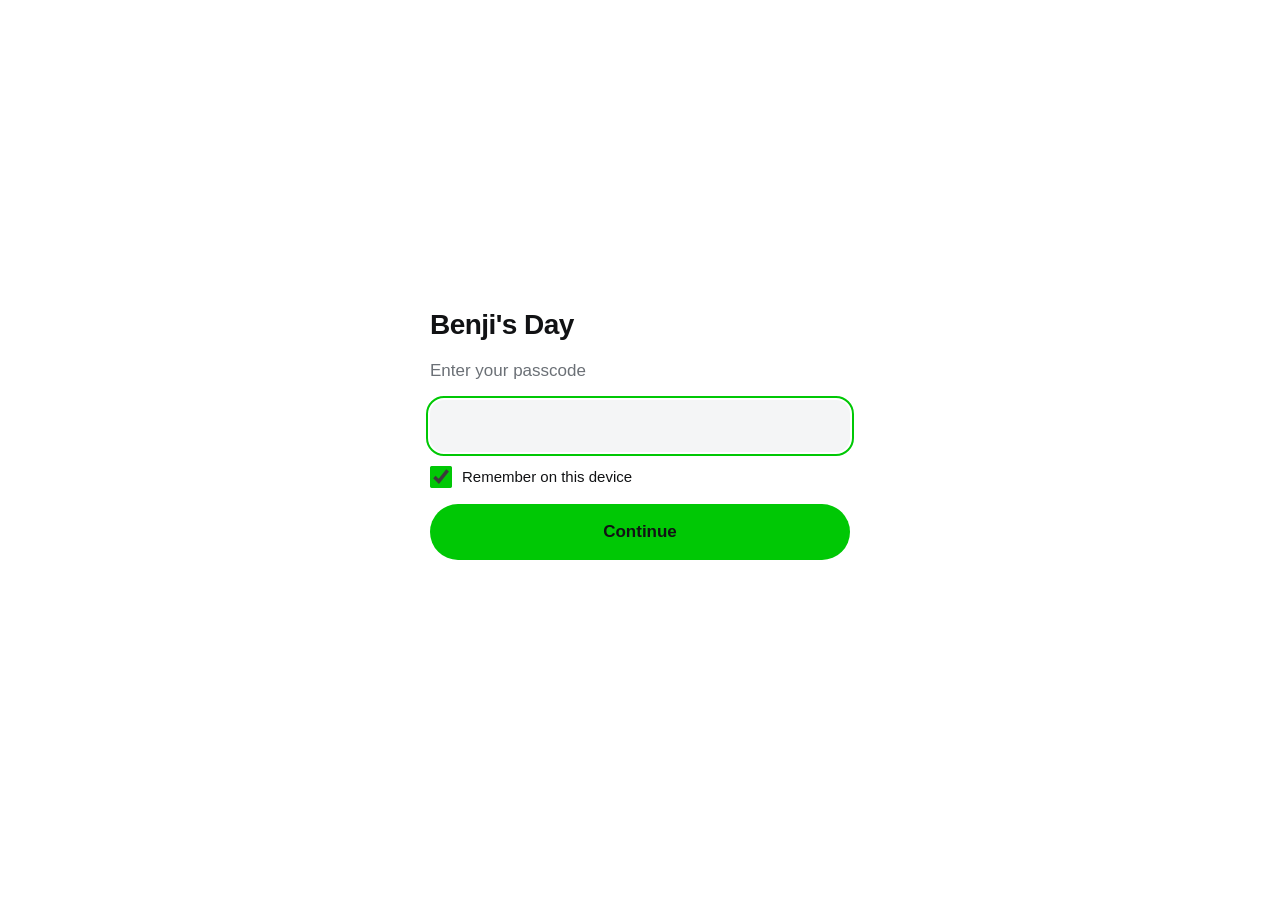
==== commit bacf358a: "Remember the passcode on this device. A non-extractable key wraps the passcode in IndexedDB after un" ====
--- a/app/index.html
+++ b/app/index.html
@@ -4,21 +4,22 @@
   <meta charset="utf-8">
   <meta name="viewport" content="width=device-width, initial-scale=1, viewport-fit=cover">
   <meta name="color-scheme" content="light">
-  <meta name="theme-color" content="#FFFFFF">
+  <meta name="theme-color" content="#FEFAF0">
   <meta name="apple-mobile-web-app-capable" content="yes">
   <meta name="mobile-web-app-capable" content="yes">
   <meta name="apple-mobile-web-app-status-bar-style" content="default">
   <meta name="apple-mobile-web-app-title" content="Benji's Day">
   <meta name="format-detection" content="telephone=no">
   <title>Benji's Day</title>
-  <link rel="manifest" href="manifest.webmanifest">
-  <link rel="apple-touch-icon" href="icon-180.png">
-  <link rel="icon" type="image/png" href="icon-192.png">
-  <link rel="stylesheet" href="app.css">
+  <link rel="manifest" href="manifest.webmanifest?v=7">
+  <link rel="apple-touch-icon" sizes="180x180" href="icon-180.png?v=7">
+  <link rel="icon" type="image/png" sizes="32x32" href="favicon-32.png?v=7">
+  <link rel="icon" type="image/png" sizes="16x16" href="favicon-16.png?v=7">
+  <link rel="stylesheet" href="app.css?v=7">
 </head>
 <body>
   <div id="app"></div>
-  <script src="crypto.js"></script>
-  <script src="app.js"></script>
+  <script src="crypto.js?v=7"></script>
+  <script src="app.js?v=7"></script>
 </body>
 </html>
--- a/app/app.css
+++ b/app/app.css
@@ -80,6 +80,8 @@
 
 .head-top h1 { flex: 1; min-width: 0; }
 
+.brand { display: none; width: 32px; height: 32px; flex-shrink: 0; }
+
 .icon-btn {
   width: 44px;
   height: 44px;
@@ -108,6 +110,8 @@
 
 .sync-btn.ok, .sync-btn.ok svg { color: #00C805; }
 
+.desk-keys { display: none; margin: 0; font-size: 13px; color: #A2A7AD; }
+
 .press:active { transform: scale(0.97); opacity: 0.8; }
 .check-btn:active { transform: scale(0.88); opacity: 0.85; }
 
@@ -251,6 +255,67 @@
 .section span { font-size: 15px; color: #6B7076; font-variant-numeric: tabular-nums; }
 
 .hint { font-size: 14px; line-height: 19px; color: #6B7076; }
+
+.add-todo {
+  display: flex;
+  align-items: center;
+  gap: 8px;
+  width: 100%;
+  min-height: 52px;
+  margin: 2px 0 8px;
+  color: #00C805;
+  font-size: 17px;
+  font-weight: 650;
+  text-align: left;
+}
+.add-todo::before {
+  content: "+";
+  font-size: 22px;
+  font-weight: 500;
+  line-height: 1;
+}
+.add-sheet {
+  margin: 4px 0 16px;
+  padding: 4px 14px 12px;
+  background: #F4F5F6;
+  border-radius: 16px;
+}
+.add-label {
+  display: block;
+  margin: 12px 0 6px;
+  font-size: 13px;
+  font-weight: 600;
+  color: #6B7076;
+}
+.add-sheet input,
+.add-sheet select {
+  display: block;
+  width: 100%;
+  min-height: 48px;
+  border: none;
+  border-radius: 12px;
+  background: #FFFFFF;
+  color: #111214;
+  font: inherit;
+  font-size: 17px;
+  padding: 0 14px;
+}
+.add-actions { display: flex; gap: 8px; align-items: center; }
+.add-actions .btn,
+.add-actions .text-btn { flex: 1; margin-top: 12px; }
+.mine-mark { font-weight: 600; color: #6B7076; }
+.todo-x {
+  display: flex;
+  align-items: center;
+  justify-content: center;
+  min-width: 44px;
+  min-height: 44px;
+  margin: 6px 0;
+  color: #A2A7AD;
+  font-size: 22px;
+  font-weight: 500;
+  flex-shrink: 0;
+}
 
 .sched {
   display: flex;
@@ -375,6 +440,18 @@
 .pill-row { display: flex; flex-wrap: wrap; gap: 10px; }
 .pill.grow { flex: 2 1 150px; }
 .pill.done-pill { flex: 1 1 90px; }
+.browser-offer {
+  flex: 1 0 100%;
+  display: inline-flex;
+  align-items: center;
+  min-height: 44px;
+  padding: 0 4px;
+  color: #6B7076;
+  font-size: 13px;
+  font-weight: 600;
+  text-decoration: underline;
+  text-underline-offset: 3px;
+}
 
 .done-toggle {
   width: 100%;
@@ -568,6 +645,26 @@
   font-size: 17px;
   padding: 0 16px;
 }
+.remember {
+  display: flex;
+  align-items: center;
+  gap: 10px;
+  margin-top: 14px;
+  font-size: 15px;
+  line-height: 20px;
+  color: #111214;
+}
+.remember input {
+  width: 22px;
+  height: 22px;
+  min-height: 22px;
+  margin: 0;
+  padding: 0;
+  border-radius: 6px;
+  accent-color: #00C805;
+  flex: none;
+  background: #FFFFFF;
+}
 .btn {
   display: flex;
   align-items: center;
@@ -756,6 +853,41 @@
 @keyframes spin { to { transform: rotate(360deg); } }
 @keyframes syncPop { 0% { transform: scale(0.9); } 40% { transform: scale(1.08); } 100% { transform: scale(1); } }
 
+.panel-cal, .panel-todo, .panel-inbox, .panel-money { display: none; }
+body[data-tab="todo"] .panel-cal,
+body[data-tab="todo"] .panel-todo,
+body[data-tab="inbox"] .panel-inbox,
+body[data-tab="money"] .panel-money { display: block; }
+
+@media (min-width: 900px) {
+  .col { max-width: 1120px; }
+  .tabs-wrap { display: none; }
+  .desk-keys { display: block; }
+  .brand { display: block; }
+  .panels {
+    display: grid;
+    grid-template-columns: minmax(0, 1.4fr) minmax(300px, 0.82fr);
+    column-gap: 56px;
+    align-items: start;
+  }
+  body[data-screen="app"] .panel-todo {
+    display: block;
+    grid-column: 1;
+    grid-row: 1 / span 3;
+    min-width: 0;
+  }
+  body[data-screen="app"] .panel-cal,
+  body[data-screen="app"] .panel-inbox,
+  body[data-screen="app"] .panel-money {
+    display: block;
+    grid-column: 2;
+    min-width: 0;
+  }
+  body[data-screen="app"] .panel-cal { grid-row: 1; }
+  body[data-screen="app"] .panel-inbox { grid-row: 2; margin-top: 8px; }
+  body[data-screen="app"] .panel-money { grid-row: 3; margin-top: 8px; }
+}
+
 @media (prefers-reduced-motion: reduce) {
   *, *::before, *::after {
     animation-duration: 1ms !important;
